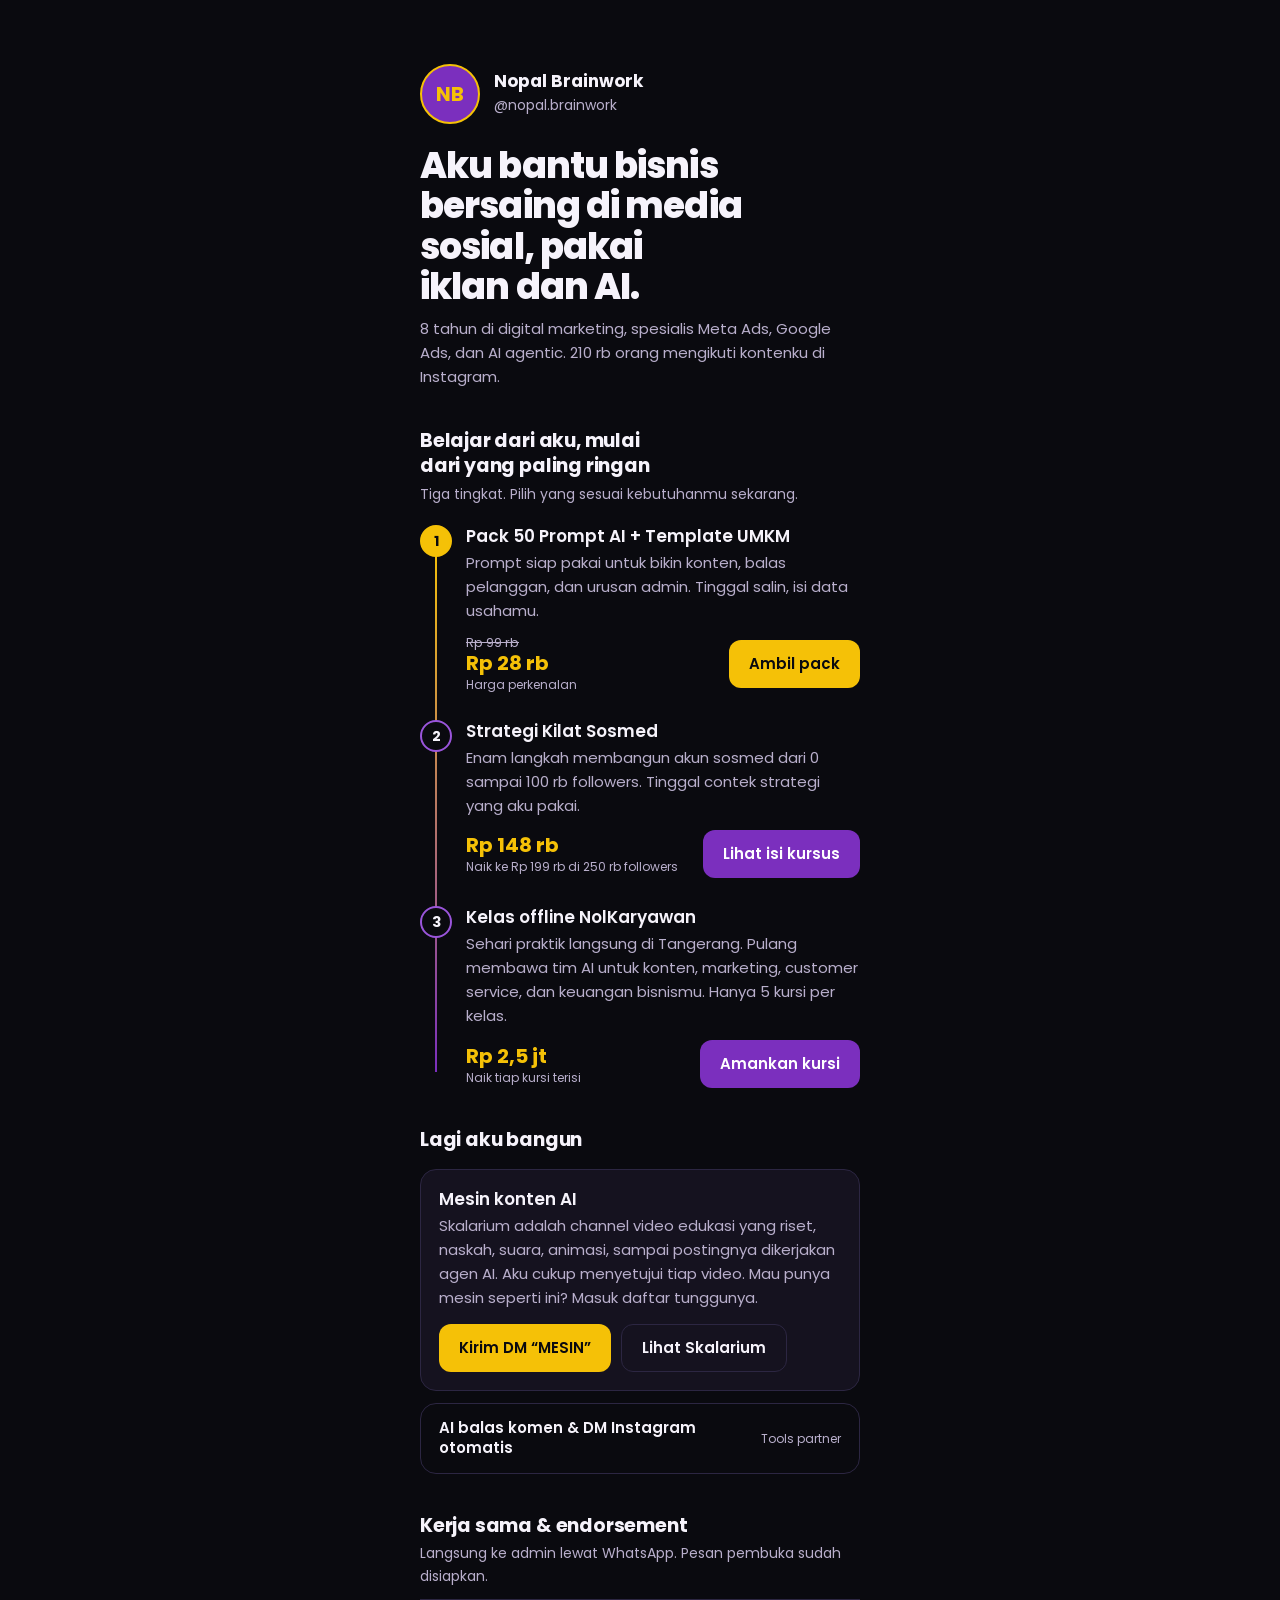
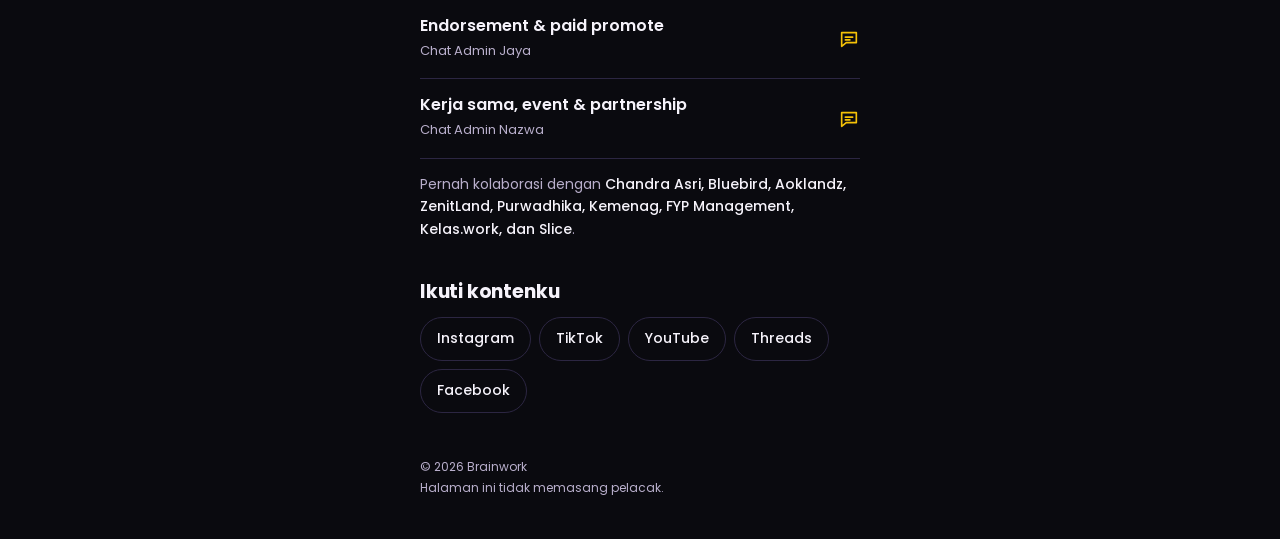
==== index.html @ cbc0bbd7 "Link bio @nopal.brainwork: tangga produk, kerja sama, sosmed Pengganti linktr.ee/nopal.brainwork. Ti" ====
<!doctype html>
<html lang="id">
<head>
<meta charset="utf-8">
<meta name="viewport" content="width=device-width, initial-scale=1, viewport-fit=cover">
<title>Nopal Brainwork | Bangun Sosial Media dengan Iklan dan AI</title>
<meta name="description" content="Link resmi @nopal.brainwork: pack prompt AI untuk UMKM, kursus Strategi Kilat Sosmed, kelas offline NolKaryawan, dan kontak kerja sama atau endorsement.">
<link rel="canonical" href="https://brainwork-cloud.github.io/">
<meta property="og:type" content="profile">
<meta property="og:site_name" content="Nopal Brainwork">
<meta property="og:title" content="Nopal Brainwork | Bangun Sosial Media dengan Iklan dan AI">
<meta property="og:description" content="Pack prompt AI untuk UMKM, kursus Strategi Kilat Sosmed, kelas offline NolKaryawan, dan kontak kerja sama.">
<meta property="og:url" content="https://brainwork-cloud.github.io/">
<meta property="og:image" content="https://brainwork-cloud.github.io/og.png">
<meta property="og:image:width" content="1200">
<meta property="og:image:height" content="630">
<meta property="og:locale" content="id_ID">
<meta name="twitter:card" content="summary_large_image">
<meta name="theme-color" content="#0A0A0F">
<link rel="icon" href="favicon.svg" type="image/svg+xml">
<link rel="preconnect" href="https://fonts.googleapis.com">
<link rel="preconnect" href="https://fonts.gstatic.com" crossorigin>
<link rel="stylesheet" href="https://fonts.googleapis.com/css2?family=Poppins:wght@400;500;600;700;800&display=swap">
<style>
  :root {
    --hitam: #0A0A0F;
    --panel: #15121F;
    --garis: #2C2642;
    --ungu: #7B2FBE;
    --ungu-terang: #9A55DB;
    --emas: #F5C107;
    --putih: #F6F3FB;
    --redup: #B9AFCC;
  }
  * { box-sizing: border-box; }
  html { -webkit-text-size-adjust: 100%; background: var(--hitam); }
  body {
    margin: 0;
    background: var(--hitam);
    color: var(--putih);
    font: 400 16px/1.6 "Poppins", system-ui, -apple-system, "Segoe UI", Roboto, sans-serif;
  }
  a { color: inherit; }
  .wrap { max-width: 30rem; margin: 0 auto; padding: 28px 20px calc(40px + env(safe-area-inset-bottom)); }

  /* Identitas */
  .id { display: flex; align-items: center; gap: 14px; }
  .avatar {
    width: 60px; height: 60px; flex: none; border-radius: 50%;
    border: 2px solid var(--emas); object-fit: cover; background: var(--ungu);
    display: grid; place-items: center;
    font: 700 20px/1 "Poppins", sans-serif; color: var(--emas); letter-spacing: -0.02em;
  }
  .nama { margin: 0; font-weight: 700; font-size: 17px; line-height: 1.25; }
  .handle { color: var(--redup); font-size: 14px; text-decoration: none; }
  .handle:hover { color: var(--putih); }
  h1 {
    margin: 22px 0 10px;
    font-weight: 800; font-size: clamp(28px, 8vw, 36px); line-height: 1.12; letter-spacing: -0.025em;
    text-wrap: balance;
  }
  .bukti { margin: 0; color: var(--redup); font-size: 15px; }

  section { margin-top: 40px; }
  h2 { margin: 0 0 4px; font-size: 19px; font-weight: 700; line-height: 1.3; letter-spacing: -0.01em; text-wrap: balance; }
  .sub { margin: 0; color: var(--redup); font-size: 14px; }
  h3 { margin: 0 0 4px; font-size: 17px; font-weight: 600; line-height: 1.3; }

  /* Tangga produk: urutan sungguhan, dari yang paling ringan */
  .tangga { list-style: none; margin: 20px 0 0; padding: 0 0 0 46px; position: relative; }
  .tangga::before {
    content: ""; position: absolute; left: 15px; top: 16px; bottom: 16px; width: 2px;
    background: linear-gradient(to bottom, var(--emas), var(--ungu));
    transform-origin: top; animation: naik 1s cubic-bezier(.2,.7,.2,1) .15s both;
  }
  @keyframes naik { from { transform: scaleY(0); } to { transform: scaleY(1); } }
  .anak { position: relative; padding-bottom: 28px; }
  .anak:last-child { padding-bottom: 0; }
  .lvl {
    position: absolute; left: -46px; top: 0; width: 32px; height: 32px; border-radius: 50%;
    display: grid; place-items: center; font-weight: 700; font-size: 14px;
    background: var(--hitam); border: 2px solid var(--ungu-terang); color: var(--putih);
  }
  .anak:first-child .lvl { background: var(--emas); border-color: var(--emas); color: var(--hitam); }
  .anak p { margin: 0; color: var(--redup); font-size: 15px; }
  .beli { display: flex; flex-wrap: wrap; align-items: center; justify-content: space-between; gap: 10px 16px; margin-top: 12px; }
  .harga { display: flex; flex-direction: column; line-height: 1.2; }
  .harga b { color: var(--emas); font-size: 20px; font-weight: 700; }
  .harga s { color: var(--redup); font-size: 13px; }
  .harga small { color: var(--redup); font-size: 12px; margin-top: 3px; }

  .btn {
    display: inline-flex; align-items: center; justify-content: center; min-height: 48px; padding: 0 20px;
    border-radius: 12px; text-decoration: none; font: 600 15px/1.2 "Poppins", sans-serif; text-align: center;
  }
  .btn-ungu { background: var(--ungu); color: #fff; }
  .btn-ungu:hover { background: var(--ungu-terang); }
  .btn-emas { background: var(--emas); color: var(--hitam); }
  .btn-emas:hover { background: #FFD43B; }
  .btn-garis { border: 1.5px solid var(--garis); color: var(--putih); }
  .btn-garis:hover { border-color: var(--ungu-terang); }

  /* Proyek baru */
  .proyek { margin-top: 16px; padding: 18px; border-radius: 16px; background: var(--panel); border: 1px solid var(--garis); }
  .proyek p { margin: 0; color: var(--redup); font-size: 15px; }
  .aksi { display: flex; flex-wrap: wrap; gap: 10px; margin-top: 14px; }
  .alat {
    display: flex; justify-content: space-between; align-items: center; gap: 12px; margin-top: 12px;
    padding: 14px 18px; border-radius: 16px; border: 1px solid var(--garis); text-decoration: none;
  }
  .alat:hover { border-color: var(--ungu-terang); }
  .alat span { font-weight: 600; font-size: 15px; line-height: 1.35; }
  .alat small { flex: none; color: var(--redup); font-size: 12px; }

  /* Kontak kerja sama */
  .kontak { margin-top: 12px; }
  .kontak a {
    display: flex; justify-content: space-between; align-items: center; gap: 12px;
    padding: 16px 0; border-top: 1px solid var(--garis); text-decoration: none;
  }
  .kontak a:last-child { border-bottom: 1px solid var(--garis); }
  .kontak b { display: block; font-weight: 600; font-size: 16px; line-height: 1.3; }
  .kontak small { color: var(--redup); font-size: 13px; }
  .kontak svg { flex: none; width: 22px; height: 22px; color: var(--emas); }
  .kolab { margin: 14px 0 0; color: var(--redup); font-size: 14px; }
  .kolab strong { color: var(--putih); font-weight: 500; }

  /* Media sosial */
  .sosmed { display: flex; flex-wrap: wrap; gap: 8px; margin-top: 12px; }
  .sosmed a {
    display: inline-flex; align-items: center; min-height: 44px; padding: 0 16px; border-radius: 999px;
    border: 1px solid var(--garis); text-decoration: none; font-size: 14px; font-weight: 500;
  }
  .sosmed a:hover { border-color: var(--ungu-terang); }

  footer { margin-top: 44px; color: var(--redup); font-size: 12px; }
  footer p { margin: 2px 0; }

  a:focus-visible { outline: 3px solid var(--emas); outline-offset: 3px; border-radius: 8px; }
  @media (prefers-reduced-motion: reduce) { .tangga::before { animation: none; } }
  @media (min-width: 720px) { .wrap { padding-top: 64px; } }
</style>
<script type="application/ld+json">
{
  "@context": "https://schema.org",
  "@type": "Person",
  "name": "Nopal",
  "alternateName": "Nopal Brainwork",
  "jobTitle": "Spesialis Bangun Sosial Media",
  "url": "https://brainwork-cloud.github.io/",
  "sameAs": [
    "https://www.instagram.com/nopal.brainwork/",
    "https://www.tiktok.com/@nopal.brainwork",
    "https://www.youtube.com/@nopal.brainwork",
    "https://www.threads.com/@nopal.brainwork",
    "https://www.facebook.com/449370488262813"
  ]
}
</script>
</head>
<body>
<main class="wrap">
  <header class="id">
    <div class="avatar" role="img" aria-label="Nopal Brainwork">NB</div>
    <div>
      <p class="nama">Nopal Brainwork</p>
      <a class="handle" href="https://www.instagram.com/nopal.brainwork/" data-label="handle-instagram">@nopal.brainwork</a>
    </div>
  </header>

  <h1>Aku bantu bisnis bersaing di media sosial, pakai iklan dan AI.</h1>
  <p class="bukti">8 tahun di digital marketing, spesialis Meta Ads, Google Ads, dan AI agentic. 210 rb orang mengikuti kontenku di Instagram.</p>

  <section aria-labelledby="judul-tangga">
    <h2 id="judul-tangga">Belajar dari aku, mulai dari yang paling ringan</h2>
    <p class="sub">Tiga tingkat. Pilih yang sesuai kebutuhanmu sekarang.</p>
    <ol class="tangga">
      <li class="anak">
        <span class="lvl" aria-hidden="true">1</span>
        <h3>Pack 50 Prompt AI + Template UMKM</h3>
        <p>Prompt siap pakai untuk bikin konten, balas pelanggan, dan urusan admin. Tinggal salin, isi data usahamu.</p>
        <div class="beli">
          <span class="harga"><s>Rp 99 rb</s><b>Rp 28 rb</b><small>Harga perkenalan</small></span>
          <a class="btn btn-emas" href="https://0karyawan.netlify.app/" data-utm="pack-prompt" data-label="pack-prompt">Ambil pack</a>
        </div>
      </li>
      <li class="anak">
        <span class="lvl" aria-hidden="true">2</span>
        <h3>Strategi Kilat Sosmed</h3>
        <p>Enam langkah membangun akun sosmed dari 0 sampai 100 rb followers. Tinggal contek strategi yang aku pakai.</p>
        <div class="beli">
          <span class="harga"><b>Rp 148 rb</b><small>Naik ke Rp 199 rb di 250 rb followers</small></span>
          <a class="btn btn-ungu" href="https://nopalbrainwork.netlify.app/" data-utm="strategi-kilat" data-label="strategi-kilat">Lihat isi kursus</a>
        </div>
      </li>
      <li class="anak">
        <span class="lvl" aria-hidden="true">3</span>
        <h3>Kelas offline NolKaryawan</h3>
        <p>Sehari praktik langsung di Tangerang. Pulang membawa tim AI untuk konten, marketing, customer service, dan keuangan bisnismu. Hanya 5 kursi per kelas.</p>
        <div class="beli">
          <span class="harga"><b>Rp 2,5 jt</b><small>Naik tiap kursi terisi</small></span>
          <a class="btn btn-ungu" href="https://nolkaryawan.netlify.app/" data-utm="kelas-nolkaryawan" data-label="kelas-nolkaryawan">Amankan kursi</a>
        </div>
      </li>
    </ol>
  </section>

  <section aria-labelledby="judul-baru">
    <h2 id="judul-baru">Lagi aku bangun</h2>
    <div class="proyek">
      <h3>Mesin konten AI</h3>
      <p>Skalarium adalah channel video edukasi yang riset, naskah, suara, animasi, sampai postingnya dikerjakan agen AI. Aku cukup menyetujui tiap video. Mau punya mesin seperti ini? Masuk daftar tunggunya.</p>
      <div class="aksi">
        <a class="btn btn-emas" href="https://ig.me/m/nopal.brainwork" data-label="dm-mesin">Kirim DM &ldquo;MESIN&rdquo;</a>
        <a class="btn btn-garis" href="https://brainwork-cloud.github.io/skalarium/" data-label="skalarium">Lihat Skalarium</a>
      </div>
    </div>
    <a class="alat" href="https://cs.pake.ai/a/brainwork/instagram-comment-to-dm" data-label="pakeai">
      <span>AI balas komen &amp; DM Instagram otomatis</span>
      <small>Tools partner</small>
    </a>
  </section>

  <section aria-labelledby="judul-kerjasama">
    <h2 id="judul-kerjasama">Kerja sama &amp; endorsement</h2>
    <p class="sub">Langsung ke admin lewat WhatsApp. Pesan pembuka sudah disiapkan.</p>
    <div class="kontak">
      <a href="https://wa.me/6285175123014?text=Halo%20Kak%20Jaya%2C%20saya%20tertarik%20kerja%20sama%20endorsement%20dengan%20%40nopal.brainwork.%0A%0ANama%20brand%3A%0AProduk%3A%0ATimeline%3A" data-label="wa-jaya">
        <span><b>Endorsement &amp; paid promote</b><small>Chat Admin Jaya</small></span>
        <svg viewBox="0 0 24 24" fill="none" stroke="currentColor" stroke-width="1.8" stroke-linecap="round" stroke-linejoin="round" aria-hidden="true"><path d="M4 5h16v11H9l-5 4V5z"/><path d="M8 10h8M8 13h5"/></svg>
      </a>
      <a href="https://wa.me/6285158666066?text=Halo%20Kak%20Nazwa%2C%20saya%20tertarik%20kerja%20sama%20dengan%20Brainwork.%0A%0ANama%20brand%2Finstansi%3A%0AJenis%20kerja%20sama%3A%0ATimeline%3A" data-label="wa-nazwa">
        <span><b>Kerja sama, event &amp; partnership</b><small>Chat Admin Nazwa</small></span>
        <svg viewBox="0 0 24 24" fill="none" stroke="currentColor" stroke-width="1.8" stroke-linecap="round" stroke-linejoin="round" aria-hidden="true"><path d="M4 5h16v11H9l-5 4V5z"/><path d="M8 10h8M8 13h5"/></svg>
      </a>
    </div>
    <p class="kolab">Pernah kolaborasi dengan <strong>Chandra Asri, Bluebird, Aoklandz, ZenitLand, Purwadhika, Kemenag, FYP Management, Kelas.work, dan Slice</strong>.</p>
  </section>

  <section aria-labelledby="judul-ikuti">
    <h2 id="judul-ikuti">Ikuti kontenku</h2>
    <nav class="sosmed" aria-label="Media sosial Nopal Brainwork">
      <a href="https://www.instagram.com/nopal.brainwork/" data-label="instagram">Instagram</a>
      <a href="https://www.tiktok.com/@nopal.brainwork" data-label="tiktok">TikTok</a>
      <a href="https://www.youtube.com/@nopal.brainwork" data-label="youtube">YouTube</a>
      <a href="https://www.threads.com/@nopal.brainwork" data-label="threads">Threads</a>
      <a href="https://www.facebook.com/449370488262813" data-label="facebook">Facebook</a>
    </nav>
  </section>

  <footer>
    <p>&copy; 2026 Brainwork</p>
    <p id="privasi">Halaman ini tidak memasang pelacak.</p>
  </footer>
</main>
<script>
  // Isi ID di sini kalau mau mengukur klik (kosong = tanpa pelacak):
  // ga4 = Measurement ID Google Analytics 4 (mis. G-ABC123XYZ), metaPixel = ID Meta Pixel (angka).
  var ANALITIK = { ga4: "", metaPixel: "" };

  (function () {
    var q = new URLSearchParams(location.search);
    // Satu halaman untuk semua platform: pakai link ...github.io/?src=tiktok di bio TikTok, ?src=threads di Threads, dst.
    var src = (q.get("src") || q.get("utm_source") || "instagram").toLowerCase().replace(/[^a-z0-9_-]/g, "").slice(0, 30) || "instagram";

    document.querySelectorAll("a[data-utm]").forEach(function (a) {
      try {
        var u = new URL(a.href);
        u.searchParams.set("utm_source", src);
        u.searchParams.set("utm_medium", "bio");
        u.searchParams.set("utm_campaign", a.getAttribute("data-utm"));
        a.href = u.toString();
      } catch (e) {}
    });

    var dipakai = [];
    if (/^G-[A-Z0-9]{4,}$/.test(ANALITIK.ga4)) {
      var s = document.createElement("script");
      s.async = true;
      s.src = "https://www.googletagmanager.com/gtag/js?id=" + ANALITIK.ga4;
      document.head.appendChild(s);
      window.dataLayer = window.dataLayer || [];
      window.gtag = function () { window.dataLayer.push(arguments); };
      window.gtag("js", new Date());
      window.gtag("config", ANALITIK.ga4, { traffic_src: src });
      dipakai.push("Google Analytics");
    }
    if (/^\d{8,20}$/.test(ANALITIK.metaPixel)) {
      !function (f, b, e, v, n, t, x) { if (f.fbq) return; n = f.fbq = function () { n.callMethod ? n.callMethod.apply(n, arguments) : n.queue.push(arguments); }; if (!f._fbq) f._fbq = n; n.push = n; n.loaded = !0; n.version = "2.0"; n.queue = []; t = b.createElement(e); t.async = !0; t.src = v; x = b.getElementsByTagName(e)[0]; x.parentNode.insertBefore(t, x); }(window, document, "script", "https://connect.facebook.net/en_US/fbevents.js");
      window.fbq("init", ANALITIK.metaPixel);
      window.fbq("track", "PageView");
      dipakai.push("Meta Pixel");
    }
    if (dipakai.length) {
      document.getElementById("privasi").textContent = "Halaman ini memakai " + dipakai.join(" dan ") + " untuk mengukur klik.";
    }

    document.addEventListener("click", function (e) {
      var a = e.target.closest ? e.target.closest("a[data-label]") : null;
      if (!a) return;
      var label = a.getAttribute("data-label");
      if (window.gtag) window.gtag("event", "klik_link", { link_label: label, traffic_src: src });
      if (window.fbq) window.fbq("trackCustom", "KlikLink", { label: label, sumber: src });
    });
  })();
</script>
</body>
</html>
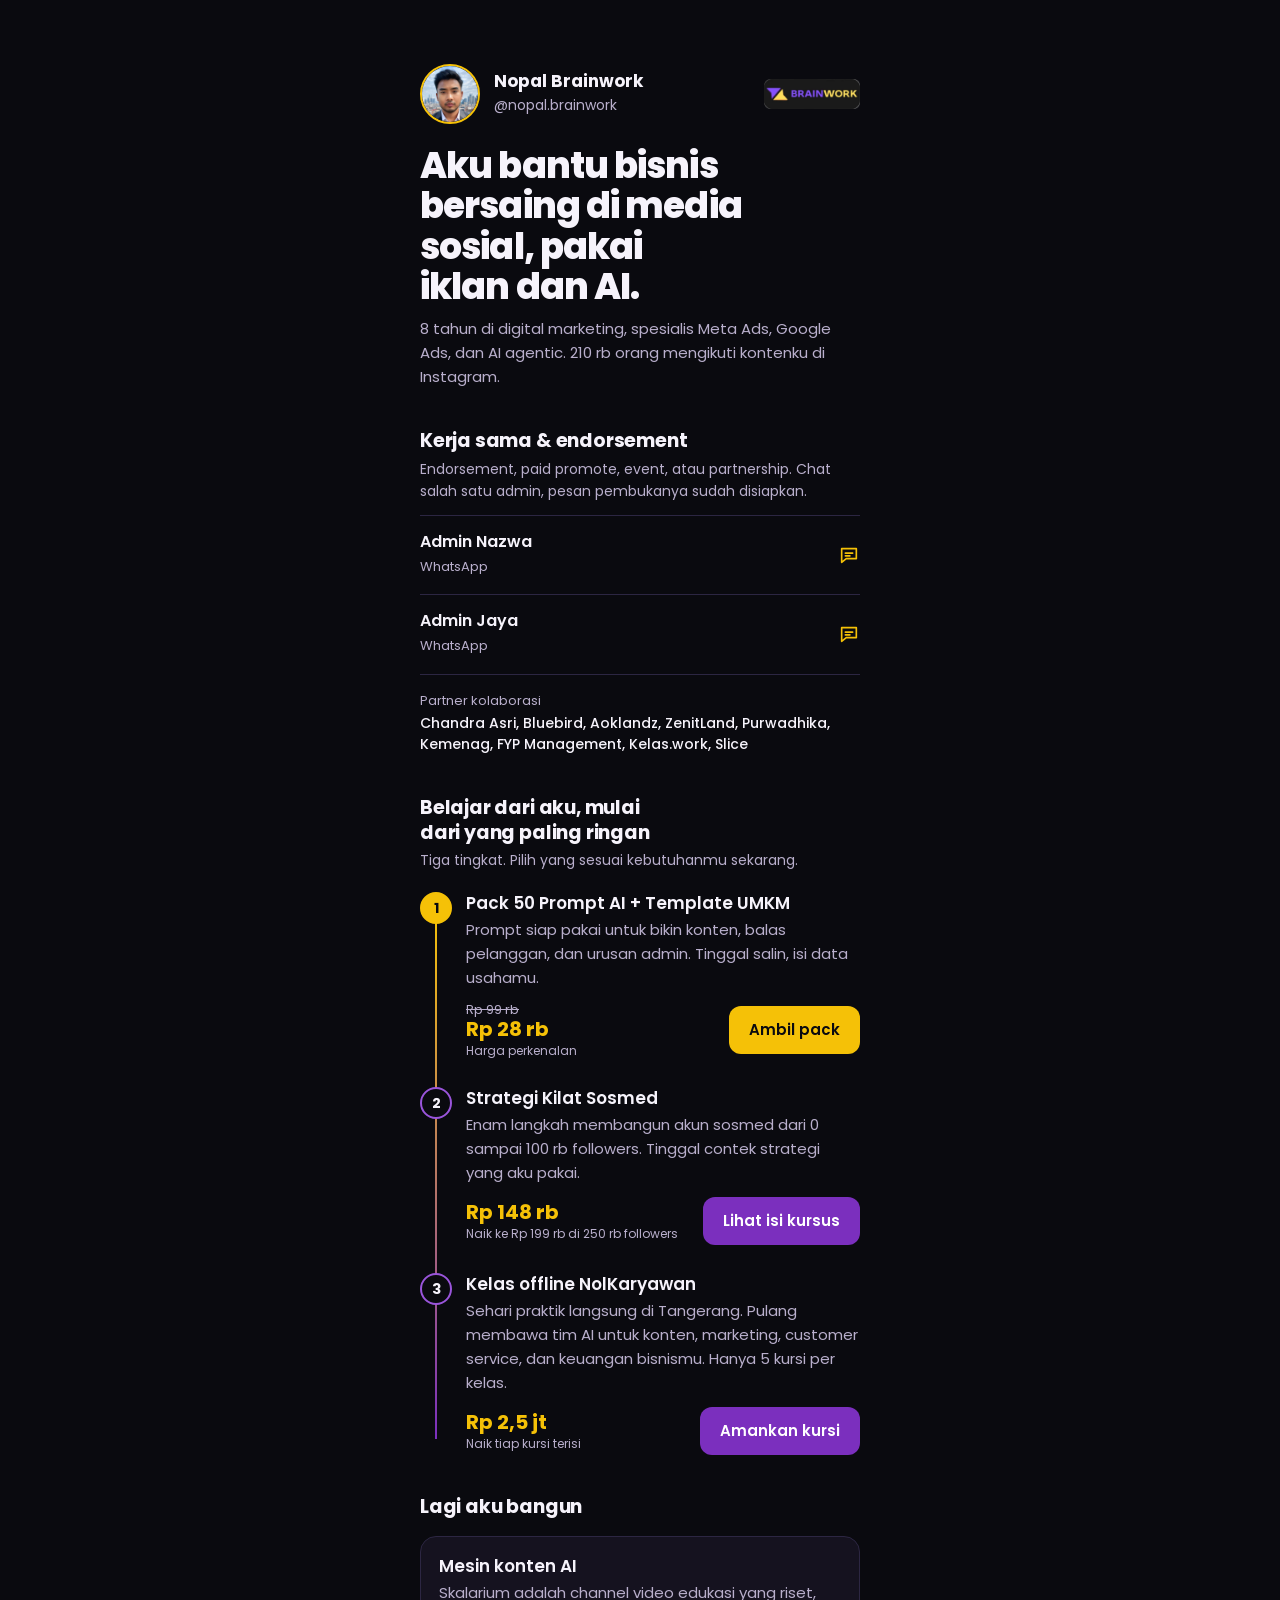
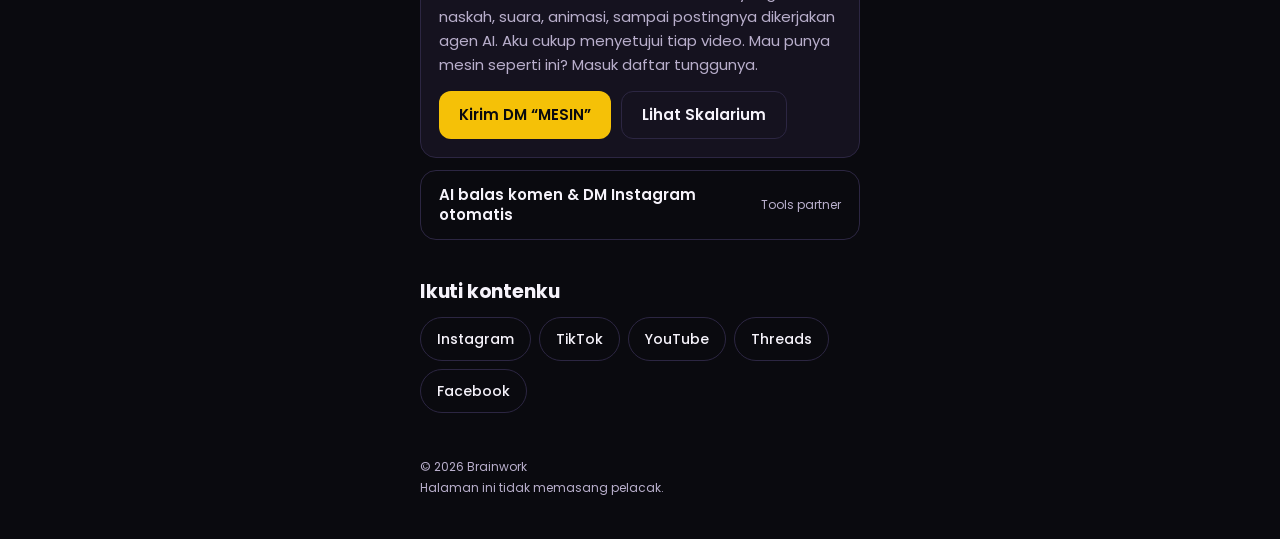
==== commit 2e0a90ec: "Foto & logo Brainwork, kerja sama di atas (Nazwa lalu Jaya), label Partner kolaborasi Avatar foto pr" ====
--- a/index.html
+++ b/index.html
@@ -17,7 +17,8 @@
 <meta property="og:locale" content="id_ID">
 <meta name="twitter:card" content="summary_large_image">
 <meta name="theme-color" content="#0A0A0F">
-<link rel="icon" href="favicon.svg" type="image/svg+xml">
+<link rel="icon" href="favicon.png" type="image/png">
+<link rel="apple-touch-icon" href="apple-touch-icon.png">
 <link rel="preconnect" href="https://fonts.googleapis.com">
 <link rel="preconnect" href="https://fonts.gstatic.com" crossorigin>
 <link rel="stylesheet" href="https://fonts.googleapis.com/css2?family=Poppins:wght@400;500;600;700;800&display=swap">
@@ -51,6 +52,8 @@
     display: grid; place-items: center;
     font: 700 20px/1 "Poppins", sans-serif; color: var(--emas); letter-spacing: -0.02em;
   }
+  .siapa { flex: 1; min-width: 0; }
+  .logo { flex: none; height: 30px; width: auto; }
   .nama { margin: 0; font-weight: 700; font-size: 17px; line-height: 1.25; }
   .handle { color: var(--redup); font-size: 14px; text-decoration: none; }
   .handle:hover { color: var(--putih); }
@@ -122,8 +125,8 @@
   .kontak b { display: block; font-weight: 600; font-size: 16px; line-height: 1.3; }
   .kontak small { color: var(--redup); font-size: 13px; }
   .kontak svg { flex: none; width: 22px; height: 22px; color: var(--emas); }
-  .kolab { margin: 14px 0 0; color: var(--redup); font-size: 14px; }
-  .kolab strong { color: var(--putih); font-weight: 500; }
+  .kolab { margin: 16px 0 0; color: var(--putih); font-size: 14px; font-weight: 500; line-height: 1.55; }
+  .kolab span { display: block; color: var(--redup); font-size: 13px; font-weight: 400; margin-bottom: 2px; }
 
   /* Media sosial */
   .sosmed { display: flex; flex-wrap: wrap; gap: 8px; margin-top: 12px; }
@@ -148,6 +151,7 @@
   "alternateName": "Nopal Brainwork",
   "jobTitle": "Spesialis Bangun Sosial Media",
   "url": "https://brainwork-cloud.github.io/",
+  "image": "https://brainwork-cloud.github.io/foto.jpg",
   "sameAs": [
     "https://www.instagram.com/nopal.brainwork/",
     "https://www.tiktok.com/@nopal.brainwork",
@@ -161,15 +165,32 @@
 <body>
 <main class="wrap">
   <header class="id">
-    <div class="avatar" role="img" aria-label="Nopal Brainwork">NB</div>
-    <div>
+    <img class="avatar" src="foto.jpg" alt="Foto Nopal" width="60" height="60">
+    <div class="siapa">
       <p class="nama">Nopal Brainwork</p>
       <a class="handle" href="https://www.instagram.com/nopal.brainwork/" data-label="handle-instagram">@nopal.brainwork</a>
     </div>
+    <img class="logo" src="logo-brainwork.png" alt="Brainwork" width="96" height="30">
   </header>
 
   <h1>Aku bantu bisnis bersaing di media sosial, pakai iklan dan AI.</h1>
   <p class="bukti">8 tahun di digital marketing, spesialis Meta Ads, Google Ads, dan AI agentic. 210 rb orang mengikuti kontenku di Instagram.</p>
+
+  <section aria-labelledby="judul-kerjasama">
+    <h2 id="judul-kerjasama">Kerja sama &amp; endorsement</h2>
+    <p class="sub">Endorsement, paid promote, event, atau partnership. Chat salah satu admin, pesan pembukanya sudah disiapkan.</p>
+    <div class="kontak">
+      <a href="https://wa.me/6285158666066?text=Halo%20Kak%20Nazwa%2C%20saya%20tertarik%20kerja%20sama%2Fendorsement%20dengan%20%40nopal.brainwork.%0A%0ANama%20brand%3A%0AJenis%20kerja%20sama%3A%0ATimeline%3A" data-label="wa-nazwa">
+        <span><b>Admin Nazwa</b><small>WhatsApp</small></span>
+        <svg viewBox="0 0 24 24" fill="none" stroke="currentColor" stroke-width="1.8" stroke-linecap="round" stroke-linejoin="round" aria-hidden="true"><path d="M4 5h16v11H9l-5 4V5z"/><path d="M8 10h8M8 13h5"/></svg>
+      </a>
+      <a href="https://wa.me/6285175123014?text=Halo%20Kak%20Jaya%2C%20saya%20tertarik%20kerja%20sama%2Fendorsement%20dengan%20%40nopal.brainwork.%0A%0ANama%20brand%3A%0AJenis%20kerja%20sama%3A%0ATimeline%3A" data-label="wa-jaya">
+        <span><b>Admin Jaya</b><small>WhatsApp</small></span>
+        <svg viewBox="0 0 24 24" fill="none" stroke="currentColor" stroke-width="1.8" stroke-linecap="round" stroke-linejoin="round" aria-hidden="true"><path d="M4 5h16v11H9l-5 4V5z"/><path d="M8 10h8M8 13h5"/></svg>
+      </a>
+    </div>
+    <p class="kolab"><span>Partner kolaborasi</span>Chandra Asri, Bluebird, Aoklandz, ZenitLand, Purwadhika, Kemenag, FYP Management, Kelas.work, Slice</p>
+  </section>
 
   <section aria-labelledby="judul-tangga">
     <h2 id="judul-tangga">Belajar dari aku, mulai dari yang paling ringan</h2>
@@ -221,22 +242,6 @@
     </a>
   </section>
 
-  <section aria-labelledby="judul-kerjasama">
-    <h2 id="judul-kerjasama">Kerja sama &amp; endorsement</h2>
-    <p class="sub">Langsung ke admin lewat WhatsApp. Pesan pembuka sudah disiapkan.</p>
-    <div class="kontak">
-      <a href="https://wa.me/6285175123014?text=Halo%20Kak%20Jaya%2C%20saya%20tertarik%20kerja%20sama%20endorsement%20dengan%20%40nopal.brainwork.%0A%0ANama%20brand%3A%0AProduk%3A%0ATimeline%3A" data-label="wa-jaya">
-        <span><b>Endorsement &amp; paid promote</b><small>Chat Admin Jaya</small></span>
-        <svg viewBox="0 0 24 24" fill="none" stroke="currentColor" stroke-width="1.8" stroke-linecap="round" stroke-linejoin="round" aria-hidden="true"><path d="M4 5h16v11H9l-5 4V5z"/><path d="M8 10h8M8 13h5"/></svg>
-      </a>
-      <a href="https://wa.me/6285158666066?text=Halo%20Kak%20Nazwa%2C%20saya%20tertarik%20kerja%20sama%20dengan%20Brainwork.%0A%0ANama%20brand%2Finstansi%3A%0AJenis%20kerja%20sama%3A%0ATimeline%3A" data-label="wa-nazwa">
-        <span><b>Kerja sama, event &amp; partnership</b><small>Chat Admin Nazwa</small></span>
-        <svg viewBox="0 0 24 24" fill="none" stroke="currentColor" stroke-width="1.8" stroke-linecap="round" stroke-linejoin="round" aria-hidden="true"><path d="M4 5h16v11H9l-5 4V5z"/><path d="M8 10h8M8 13h5"/></svg>
-      </a>
-    </div>
-    <p class="kolab">Pernah kolaborasi dengan <strong>Chandra Asri, Bluebird, Aoklandz, ZenitLand, Purwadhika, Kemenag, FYP Management, Kelas.work, dan Slice</strong>.</p>
-  </section>
-
   <section aria-labelledby="judul-ikuti">
     <h2 id="judul-ikuti">Ikuti kontenku</h2>
     <nav class="sosmed" aria-label="Media sosial Nopal Brainwork">
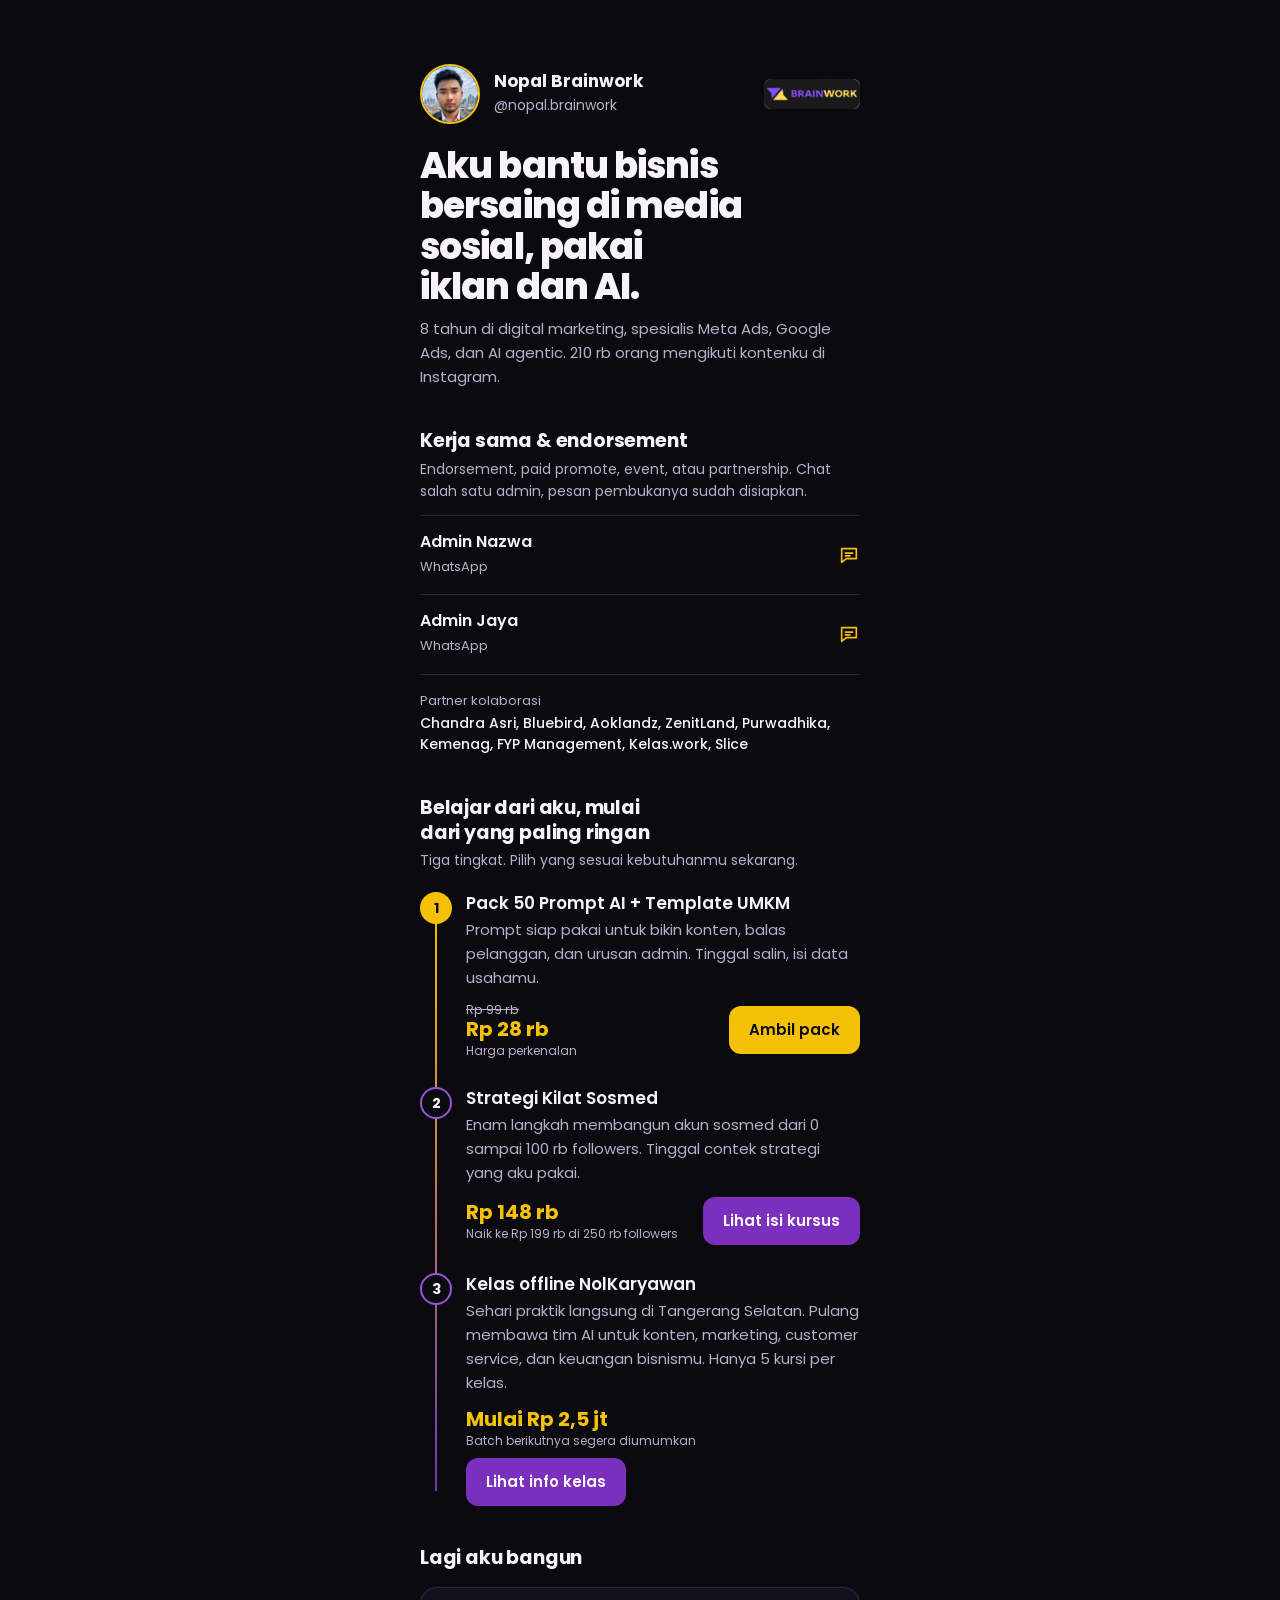
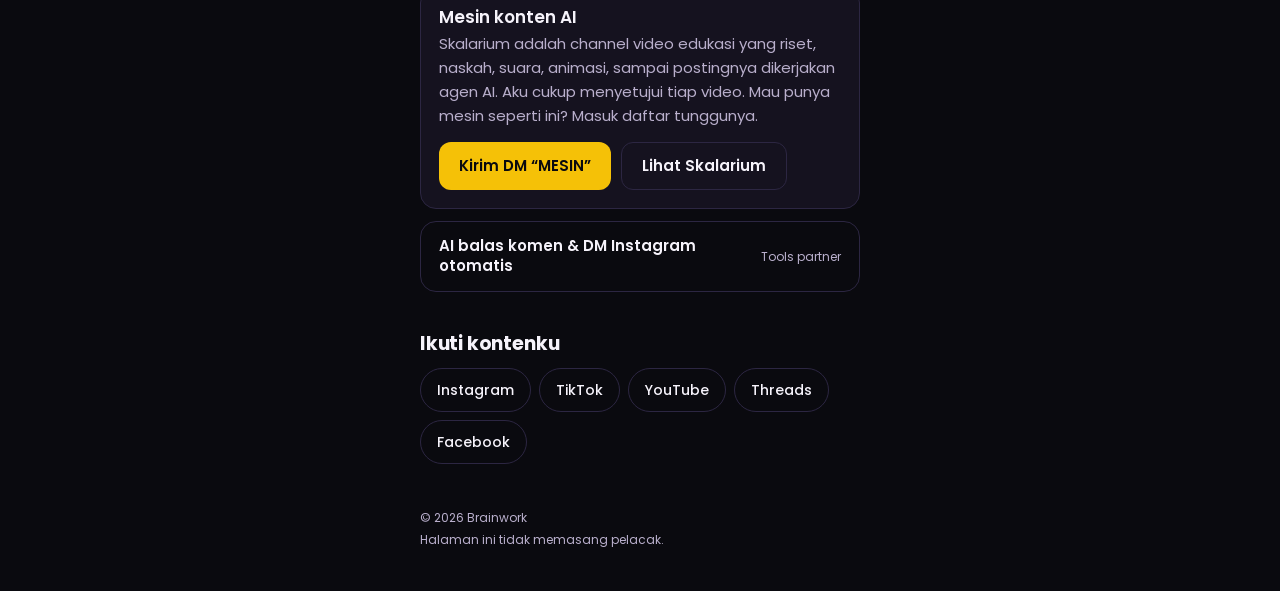
==== commit 87b645e4: "Bio: tombol produk ke landing page baru di GitHub Pages + README & sitemap Co-Authored-By: Claude Op" ====
--- a/index.html
+++ b/index.html
@@ -202,7 +202,7 @@
         <p>Prompt siap pakai untuk bikin konten, balas pelanggan, dan urusan admin. Tinggal salin, isi data usahamu.</p>
         <div class="beli">
           <span class="harga"><s>Rp 99 rb</s><b>Rp 28 rb</b><small>Harga perkenalan</small></span>
-          <a class="btn btn-emas" href="https://0karyawan.netlify.app/" data-utm="pack-prompt" data-label="pack-prompt">Ambil pack</a>
+          <a class="btn btn-emas" href="pack-prompt/" data-utm="pack-prompt" data-label="pack-prompt">Ambil pack</a>
         </div>
       </li>
       <li class="anak">
@@ -211,16 +211,16 @@
         <p>Enam langkah membangun akun sosmed dari 0 sampai 100 rb followers. Tinggal contek strategi yang aku pakai.</p>
         <div class="beli">
           <span class="harga"><b>Rp 148 rb</b><small>Naik ke Rp 199 rb di 250 rb followers</small></span>
-          <a class="btn btn-ungu" href="https://nopalbrainwork.netlify.app/" data-utm="strategi-kilat" data-label="strategi-kilat">Lihat isi kursus</a>
+          <a class="btn btn-ungu" href="strategi-kilat/" data-utm="strategi-kilat" data-label="strategi-kilat">Lihat isi kursus</a>
         </div>
       </li>
       <li class="anak">
         <span class="lvl" aria-hidden="true">3</span>
         <h3>Kelas offline NolKaryawan</h3>
-        <p>Sehari praktik langsung di Tangerang. Pulang membawa tim AI untuk konten, marketing, customer service, dan keuangan bisnismu. Hanya 5 kursi per kelas.</p>
+        <p>Sehari praktik langsung di Tangerang Selatan. Pulang membawa tim AI untuk konten, marketing, customer service, dan keuangan bisnismu. Hanya 5 kursi per kelas.</p>
         <div class="beli">
-          <span class="harga"><b>Rp 2,5 jt</b><small>Naik tiap kursi terisi</small></span>
-          <a class="btn btn-ungu" href="https://nolkaryawan.netlify.app/" data-utm="kelas-nolkaryawan" data-label="kelas-nolkaryawan">Amankan kursi</a>
+          <span class="harga"><b>Mulai Rp 2,5 jt</b><small>Batch berikutnya segera diumumkan</small></span>
+          <a class="btn btn-ungu" href="nolkaryawan/" data-utm="kelas-nolkaryawan" data-label="kelas-nolkaryawan">Lihat info kelas</a>
         </div>
       </li>
     </ol>
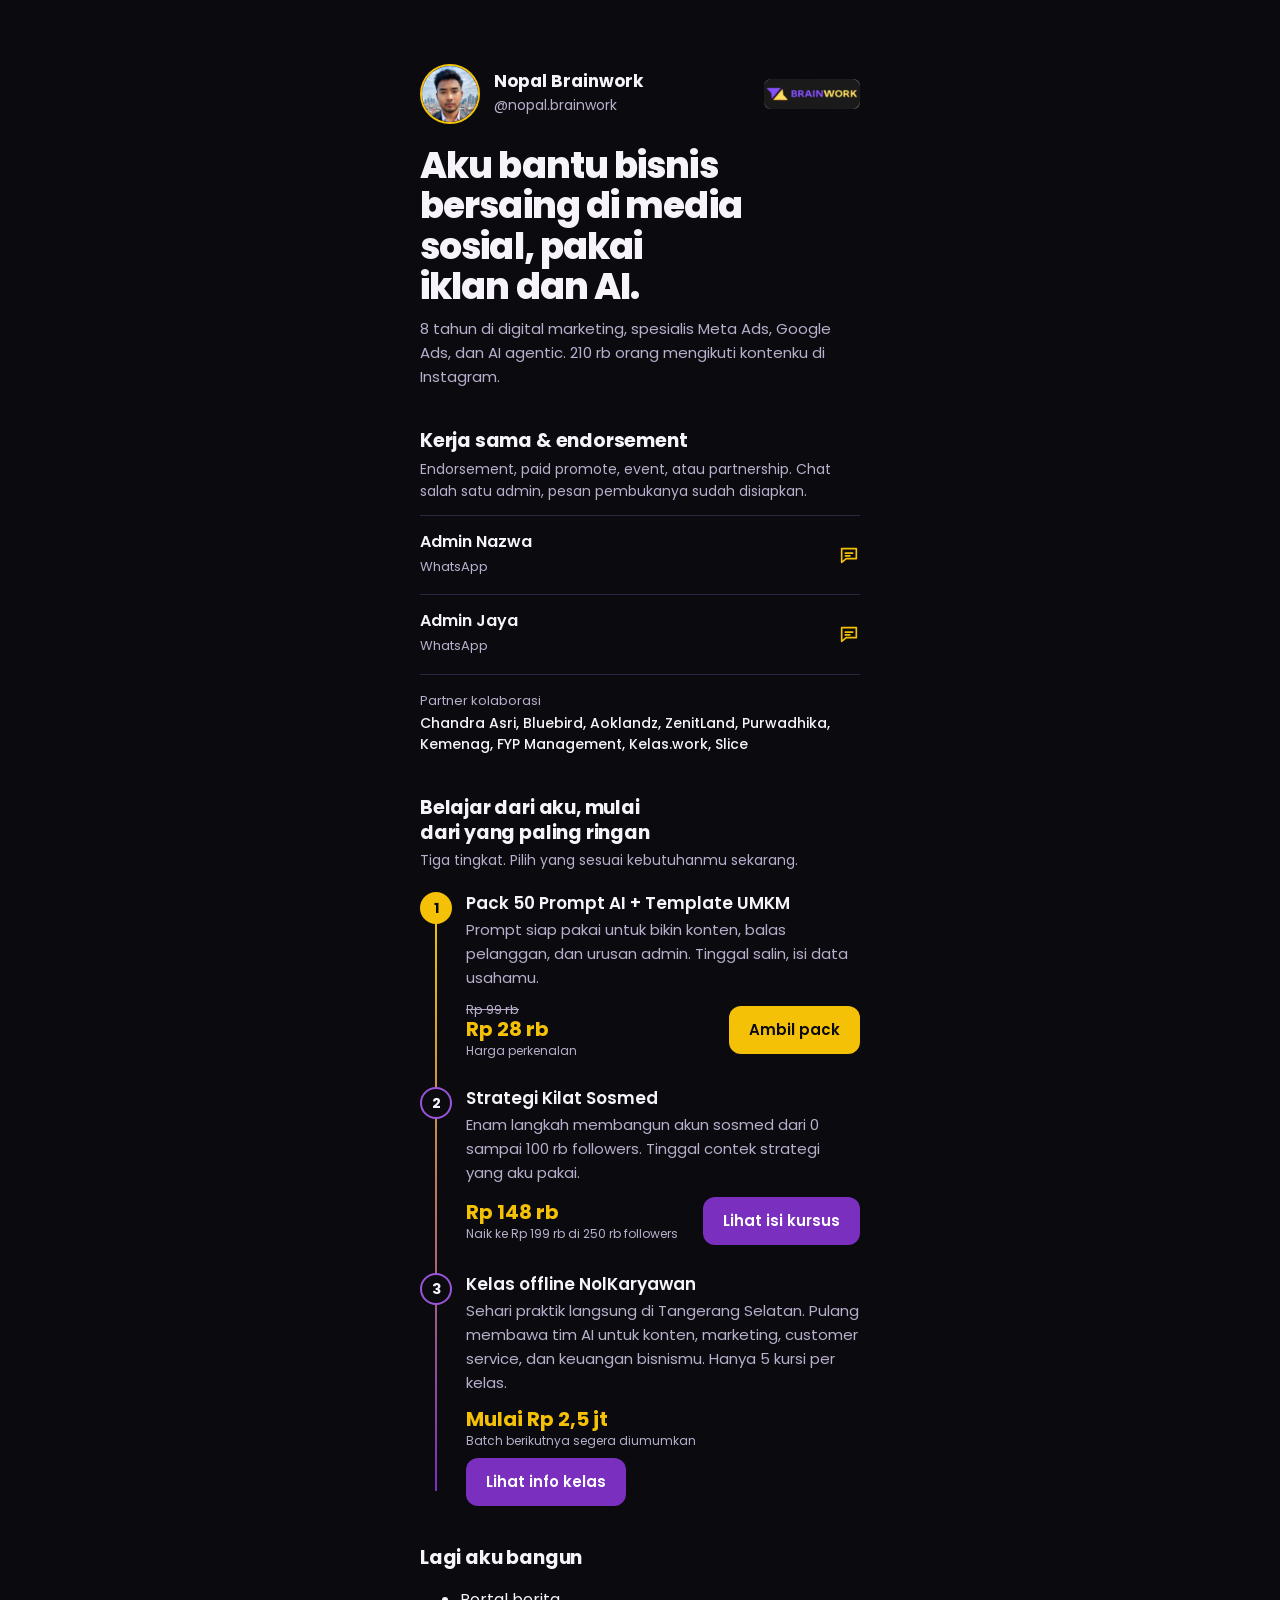
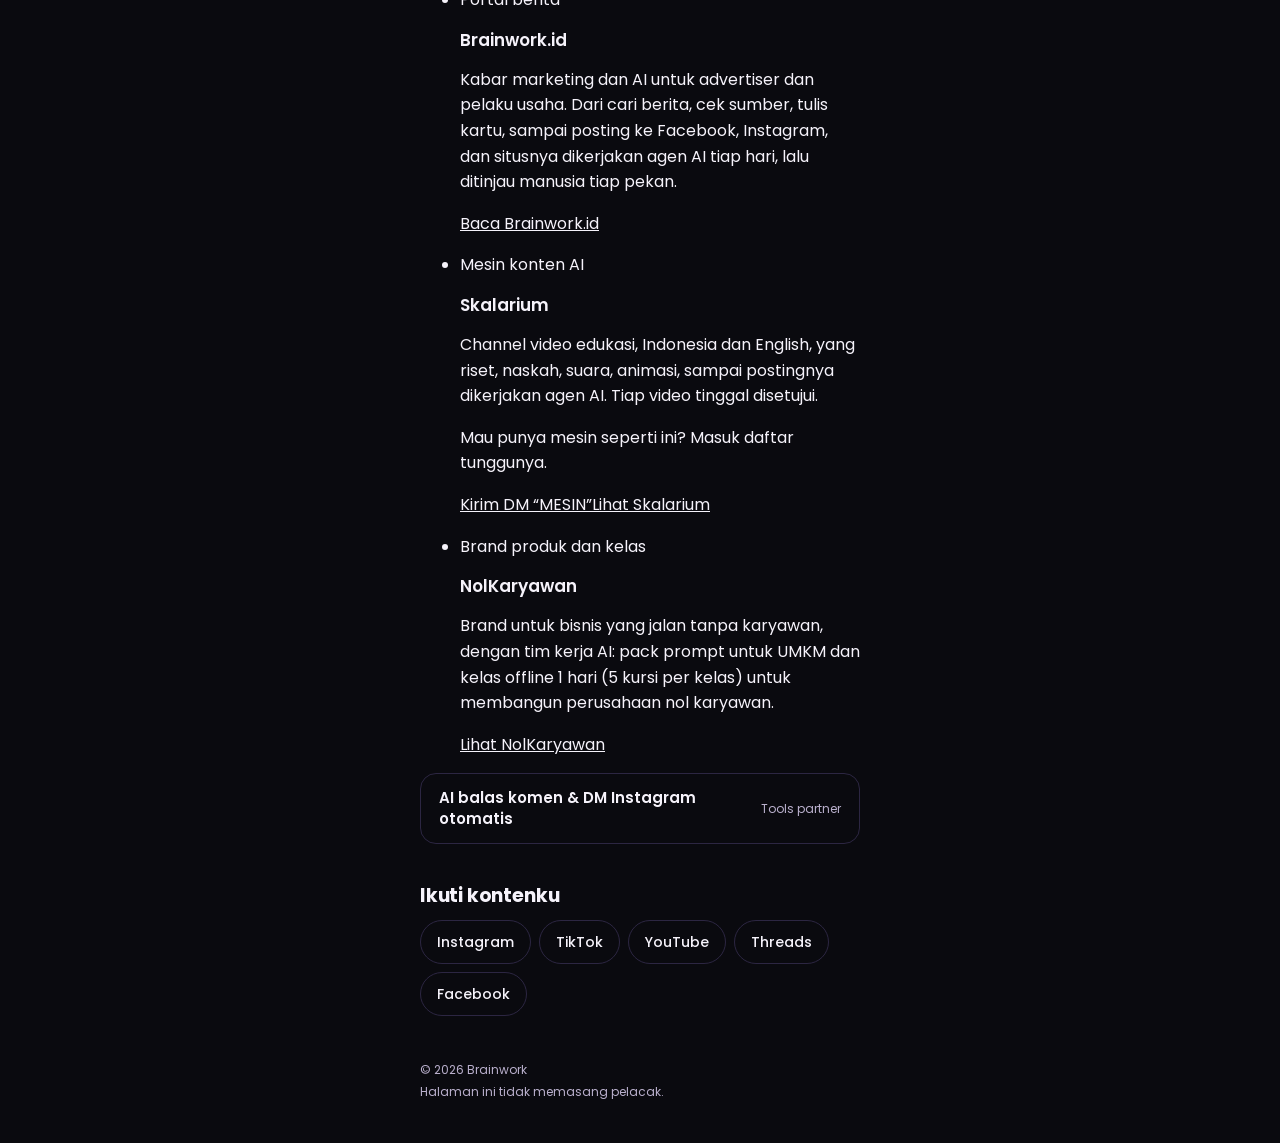
==== commit da340a91: "Bio: bagian Lagi aku bangun memuat Brainwork.id, Skalarium, NolKaryawan dari satu sumber (ekosistem." ====
--- a/index.html
+++ b/index.html
@@ -226,21 +226,12 @@
     </ol>
   </section>
 
-  <section aria-labelledby="judul-baru">
-    <h2 id="judul-baru">Lagi aku bangun</h2>
-    <div class="proyek">
-      <h3>Mesin konten AI</h3>
-      <p>Skalarium adalah channel video edukasi yang riset, naskah, suara, animasi, sampai postingnya dikerjakan agen AI. Aku cukup menyetujui tiap video. Mau punya mesin seperti ini? Masuk daftar tunggunya.</p>
-      <div class="aksi">
-        <a class="btn btn-emas" href="https://ig.me/m/nopal.brainwork" data-label="dm-mesin">Kirim DM &ldquo;MESIN&rdquo;</a>
-        <a class="btn btn-garis" href="https://brainwork-cloud.github.io/skalarium/" data-label="skalarium">Lihat Skalarium</a>
-      </div>
-    </div>
-    <a class="alat" href="https://cs.pake.ai/a/brainwork/instagram-comment-to-dm" data-label="pakeai">
-      <span>AI balas komen &amp; DM Instagram otomatis</span>
-      <small>Tools partner</small>
-    </a>
-  </section>
+  <!-- Proyek: sumber tunggal ekosistem.json; markup ini cadangan, ekosistem.js menggantinya dengan data terbaru. -->
+  <section class="eko" data-ekosistem="nopal" aria-labelledby="eko-judul-nopal"><link rel="stylesheet" href="https://brainwork-cloud.github.io/brainwork-konten/ekosistem/ekosistem.css"><h2 class="eko-judul" id="eko-judul-nopal">Lagi aku bangun</h2><ul class="eko-daftar"><li class="eko-kartu"><p class="eko-jenis">Portal berita</p><h3>Brainwork.id</h3><p class="eko-isi">Kabar marketing dan AI untuk advertiser dan pelaku usaha. Dari cari berita, cek sumber, tulis kartu, sampai posting ke Facebook, Instagram, dan situsnya dikerjakan agen AI tiap hari, lalu ditinjau manusia tiap pekan.</p><div class="eko-aksi"><a class="eko-tombol" href="https://brainwork-cloud.github.io/brainwork-konten/brainwork-id/" data-label="eko-brainwork-id">Baca Brainwork.id</a></div></li><li class="eko-kartu"><p class="eko-jenis">Mesin konten AI</p><h3>Skalarium</h3><p class="eko-isi">Channel video edukasi, Indonesia dan English, yang riset, naskah, suara, animasi, sampai postingnya dikerjakan agen AI. Tiap video tinggal disetujui.</p><p class="eko-isi eko-catatan">Mau punya mesin seperti ini? Masuk daftar tunggunya.</p><div class="eko-aksi"><a class="eko-tombol" href="https://ig.me/m/nopal.brainwork" data-label="dm-mesin">Kirim DM “MESIN”</a><a class="eko-tombol tipis" href="https://brainwork-cloud.github.io/skalarium/" data-label="eko-skalarium">Lihat Skalarium</a></div></li><li class="eko-kartu"><p class="eko-jenis">Brand produk dan kelas</p><h3>NolKaryawan</h3><p class="eko-isi">Brand untuk bisnis yang jalan tanpa karyawan, dengan tim kerja AI: pack prompt untuk UMKM dan kelas offline 1 hari (5 kursi per kelas) untuk membangun perusahaan nol karyawan.</p><div class="eko-aksi"><a class="eko-tombol" href="https://brainwork-cloud.github.io/nolkaryawan/" data-label="eko-nolkaryawan">Lihat NolKaryawan</a></div></li></ul></section>
+  <a class="alat" href="https://cs.pake.ai/a/brainwork/instagram-comment-to-dm" data-label="pakeai">
+    <span>AI balas komen &amp; DM Instagram otomatis</span>
+    <small>Tools partner</small>
+  </a>
 
   <section aria-labelledby="judul-ikuti">
     <h2 id="judul-ikuti">Ikuti kontenku</h2>
@@ -258,6 +249,7 @@
     <p id="privasi">Halaman ini tidak memasang pelacak.</p>
   </footer>
 </main>
+<script src="https://brainwork-cloud.github.io/brainwork-konten/ekosistem/ekosistem.js" defer></script>
 <script>
   // Isi ID di sini kalau mau mengukur klik (kosong = tanpa pelacak):
   // ga4 = Measurement ID Google Analytics 4 (mis. G-ABC123XYZ), metaPixel = ID Meta Pixel (angka).
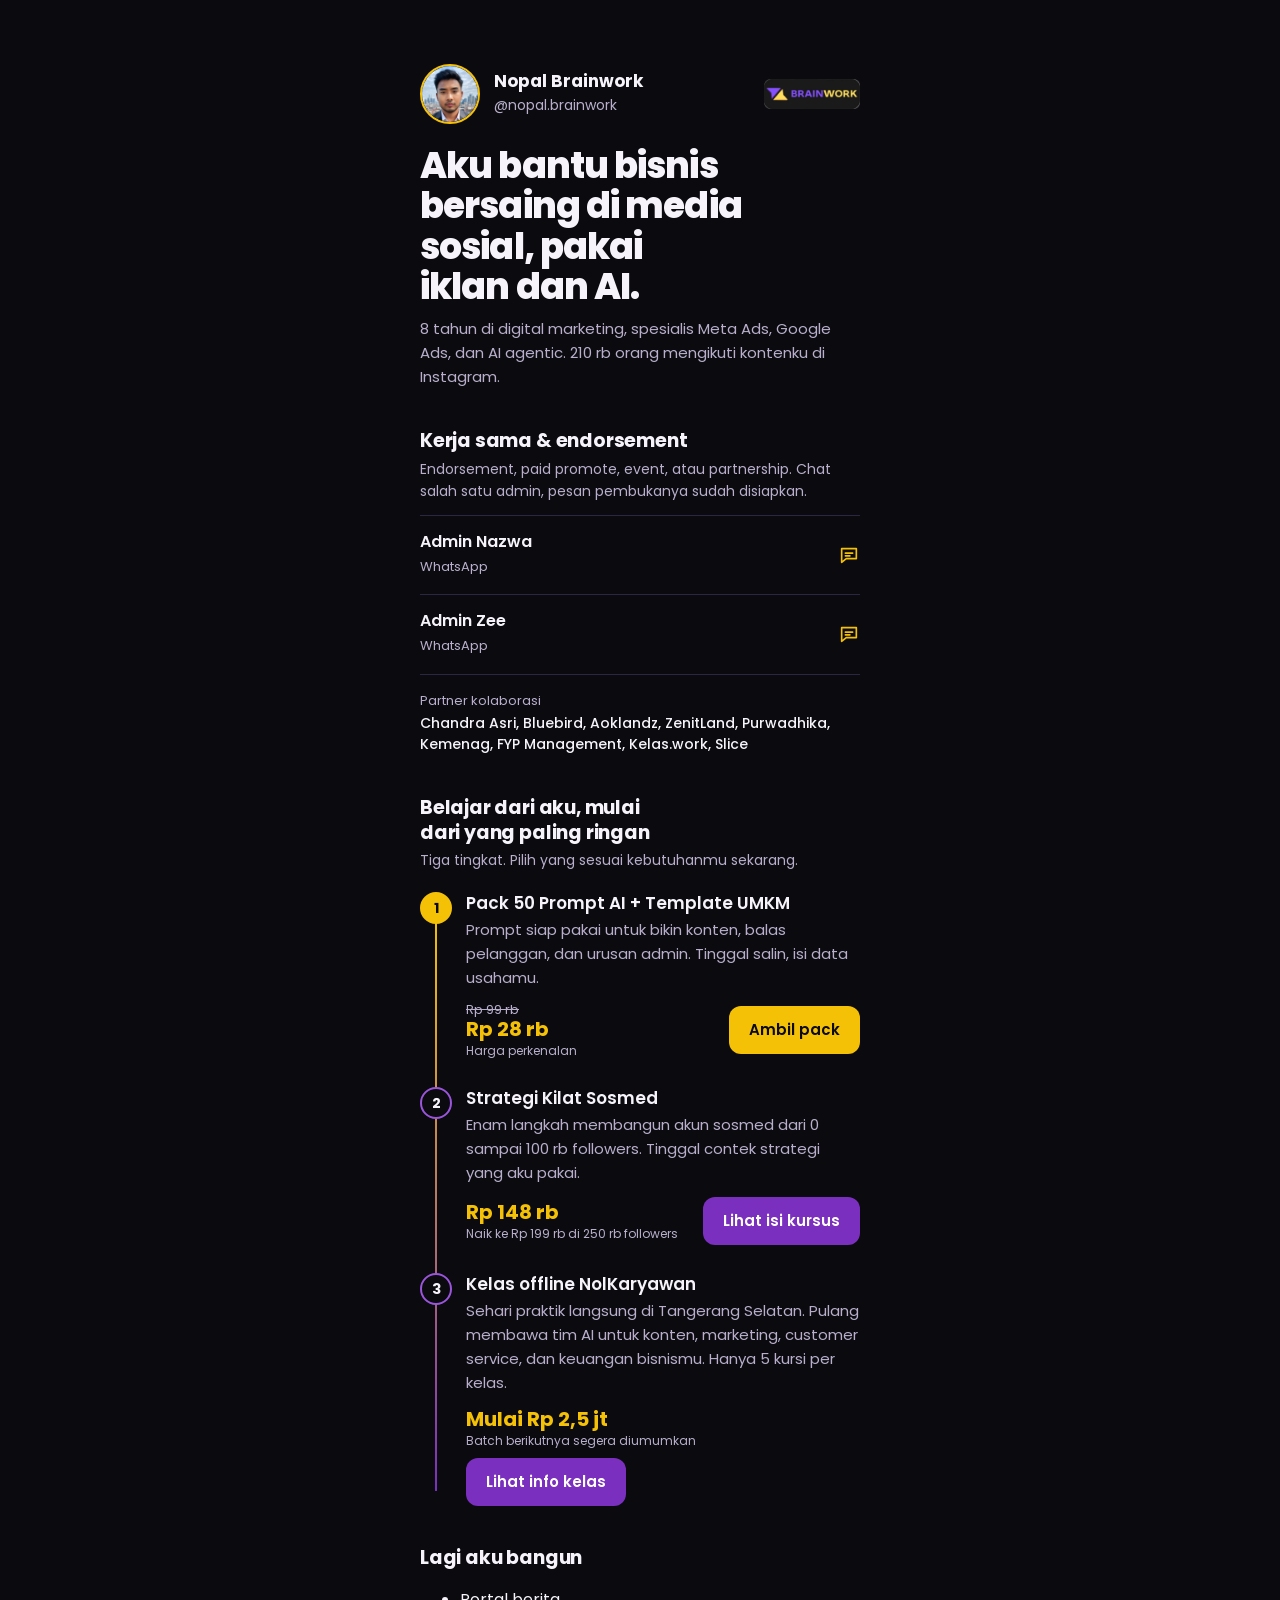
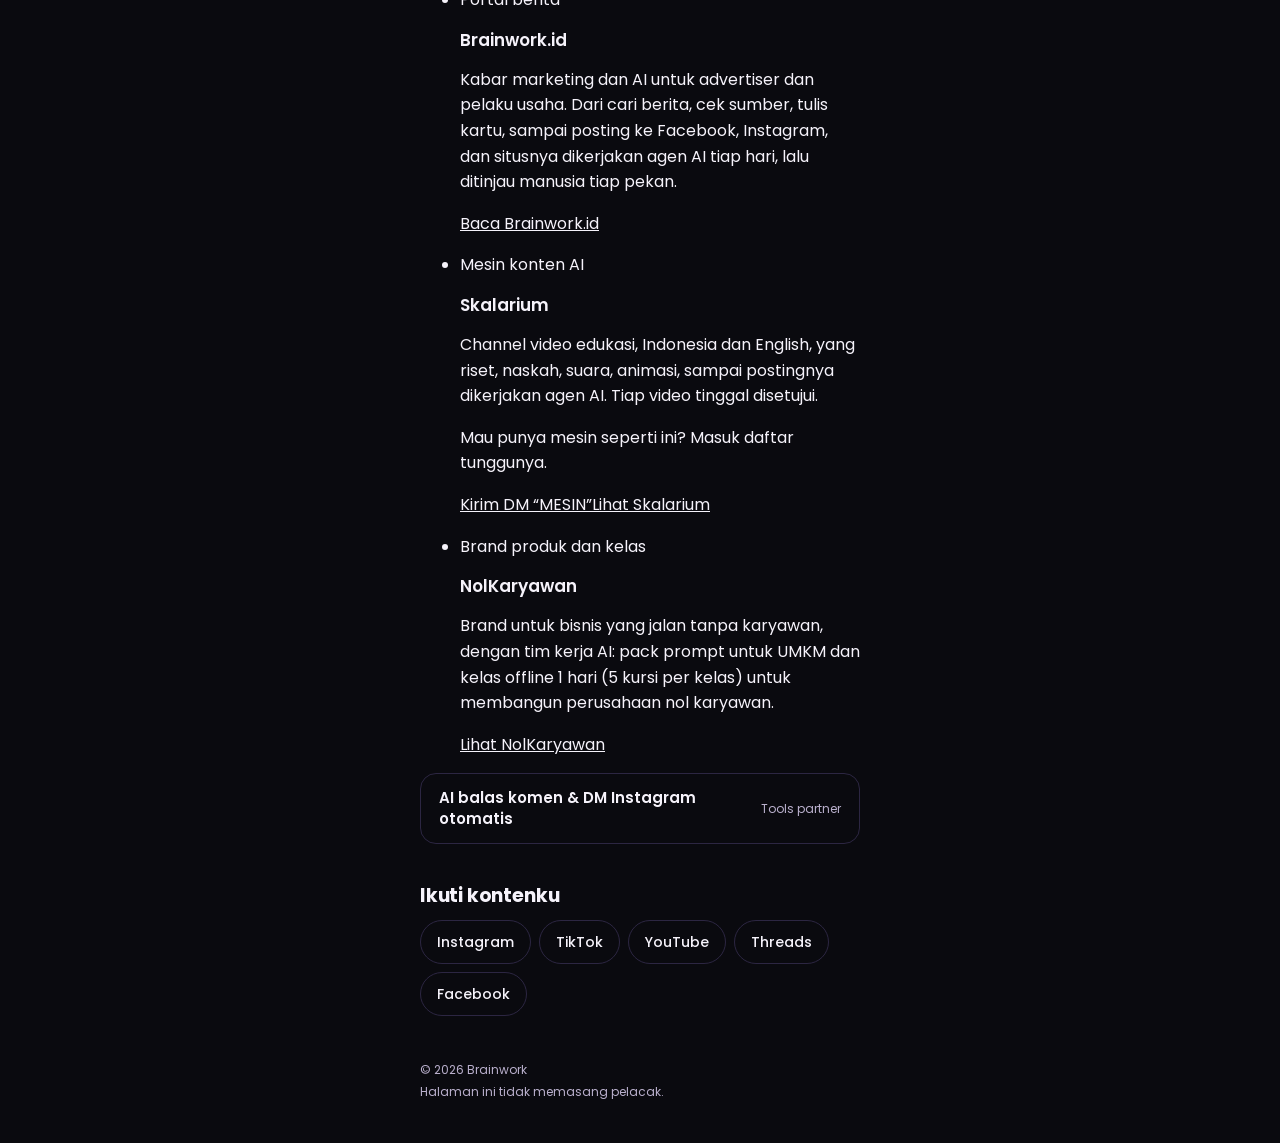
==== commit 98f3291c: "Link bio: kontak kerja sama Admin Jaya diganti Admin Zee Permintaan Naufal 18 Nov 2026: tombol Whats" ====
--- a/index.html
+++ b/index.html
@@ -184,8 +184,8 @@
         <span><b>Admin Nazwa</b><small>WhatsApp</small></span>
         <svg viewBox="0 0 24 24" fill="none" stroke="currentColor" stroke-width="1.8" stroke-linecap="round" stroke-linejoin="round" aria-hidden="true"><path d="M4 5h16v11H9l-5 4V5z"/><path d="M8 10h8M8 13h5"/></svg>
       </a>
-      <a href="https://wa.me/6285175123014?text=Halo%20Kak%20Jaya%2C%20saya%20tertarik%20kerja%20sama%2Fendorsement%20dengan%20%40nopal.brainwork.%0A%0ANama%20brand%3A%0AJenis%20kerja%20sama%3A%0ATimeline%3A" data-label="wa-jaya">
-        <span><b>Admin Jaya</b><small>WhatsApp</small></span>
+      <a href="https://wa.me/6285119996891?text=Halo%20Kak%20Zee%2C%20saya%20tertarik%20kerja%20sama%2Fendorsement%20dengan%20%40nopal.brainwork.%0A%0ANama%20brand%3A%0AJenis%20kerja%20sama%3A%0ATimeline%3A" data-label="wa-zee">
+        <span><b>Admin Zee</b><small>WhatsApp</small></span>
         <svg viewBox="0 0 24 24" fill="none" stroke="currentColor" stroke-width="1.8" stroke-linecap="round" stroke-linejoin="round" aria-hidden="true"><path d="M4 5h16v11H9l-5 4V5z"/><path d="M8 10h8M8 13h5"/></svg>
       </a>
     </div>
